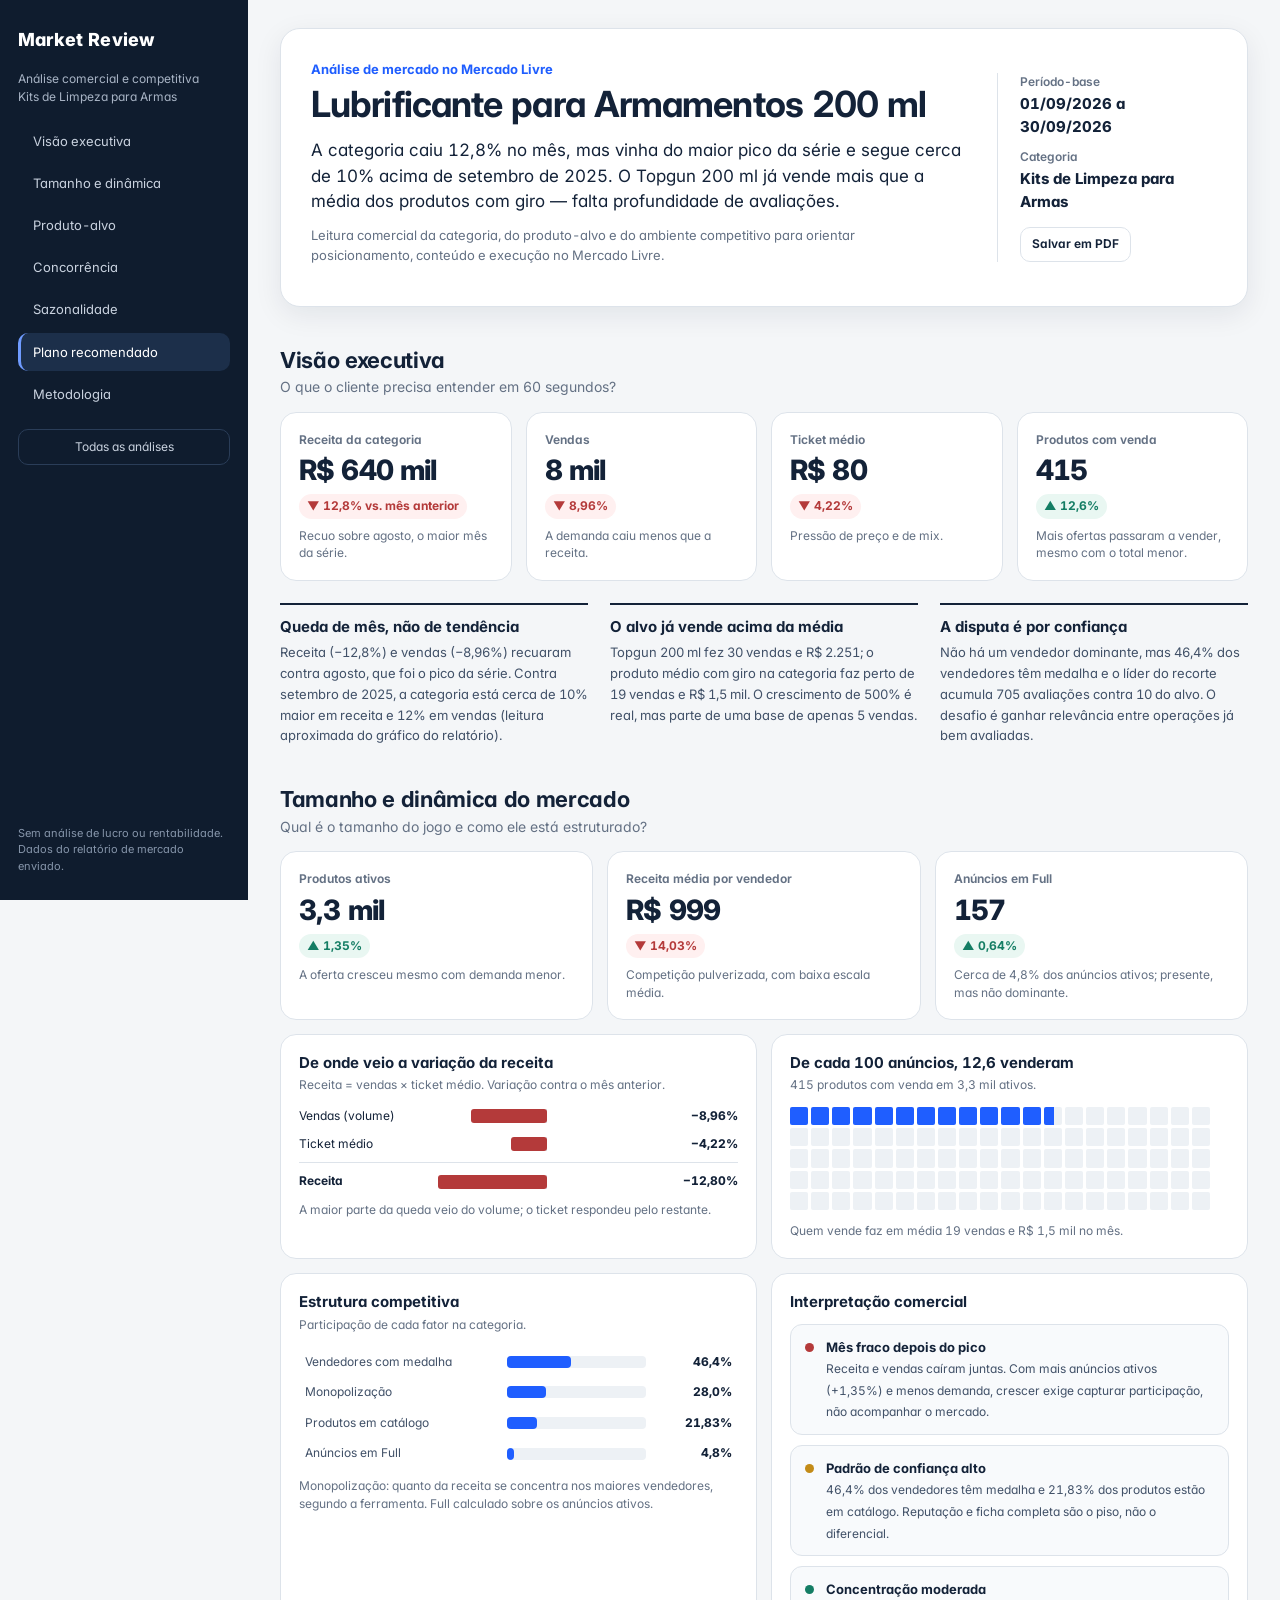
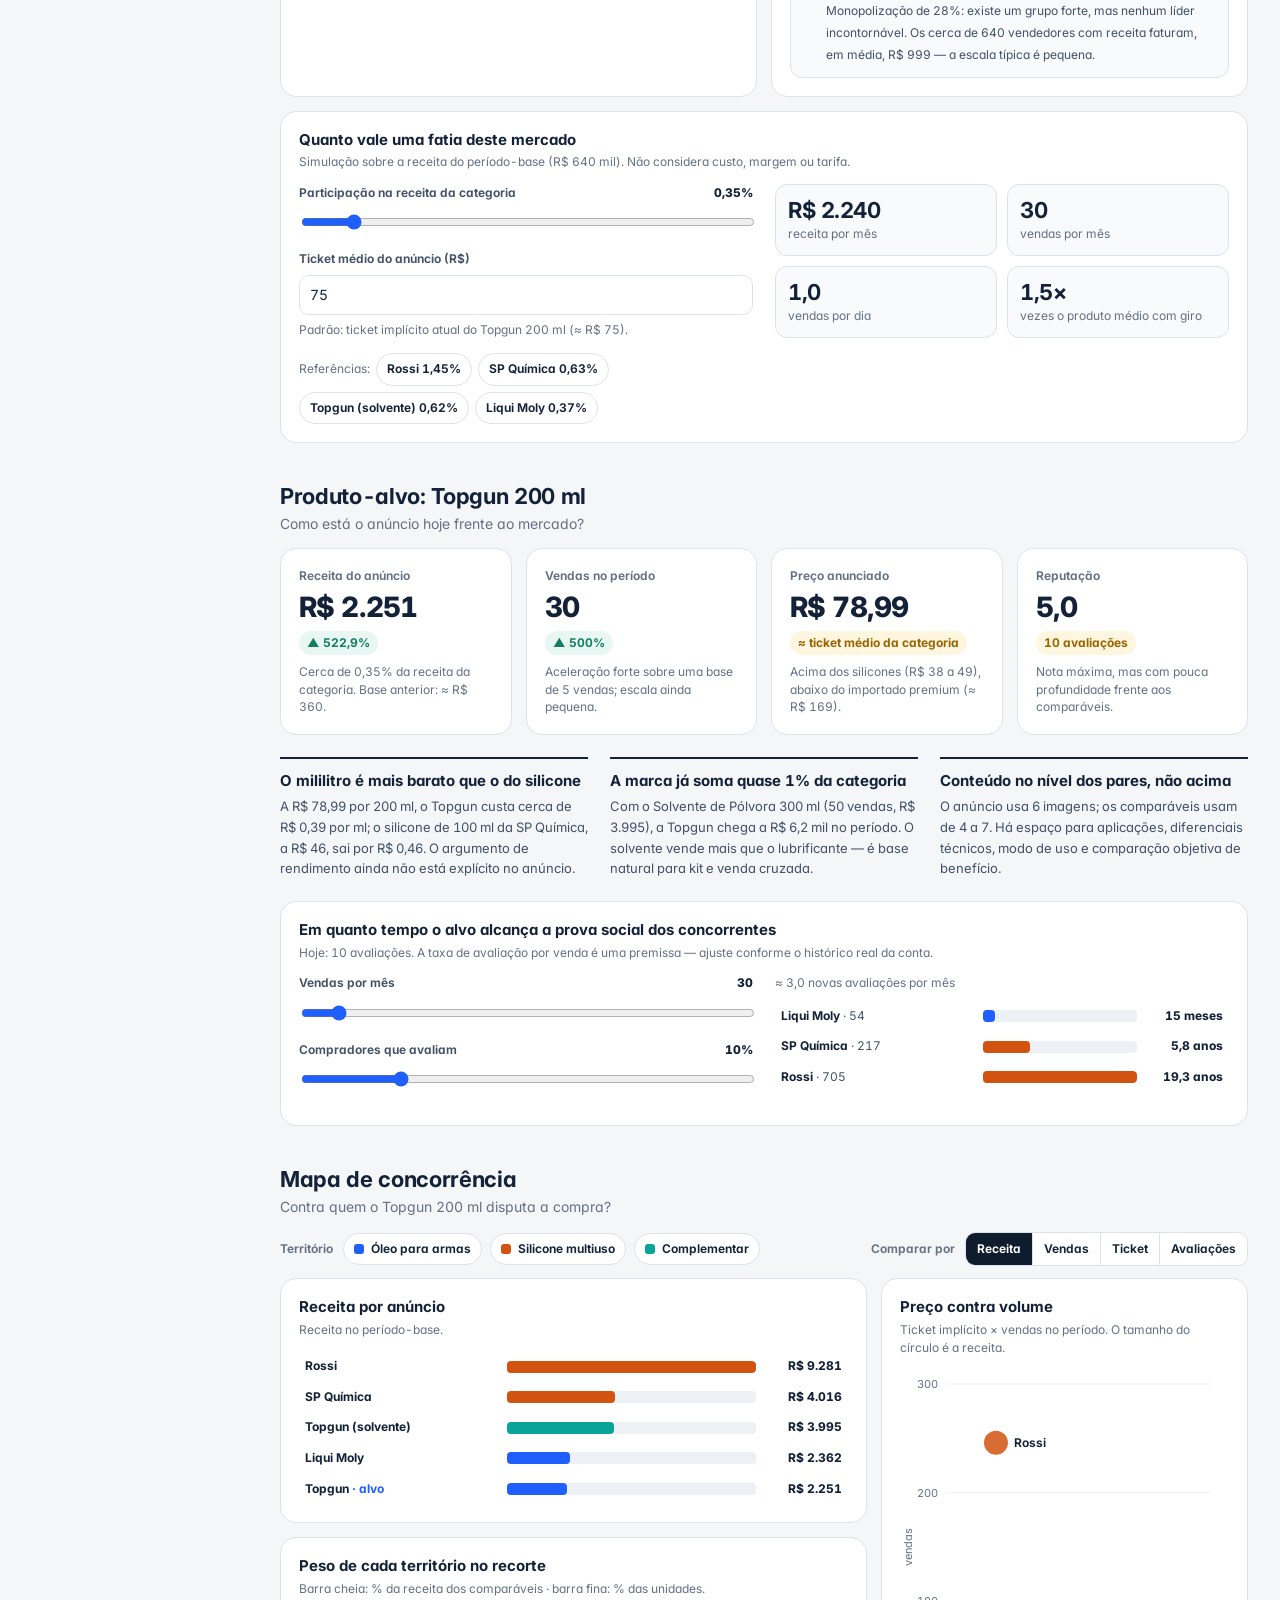
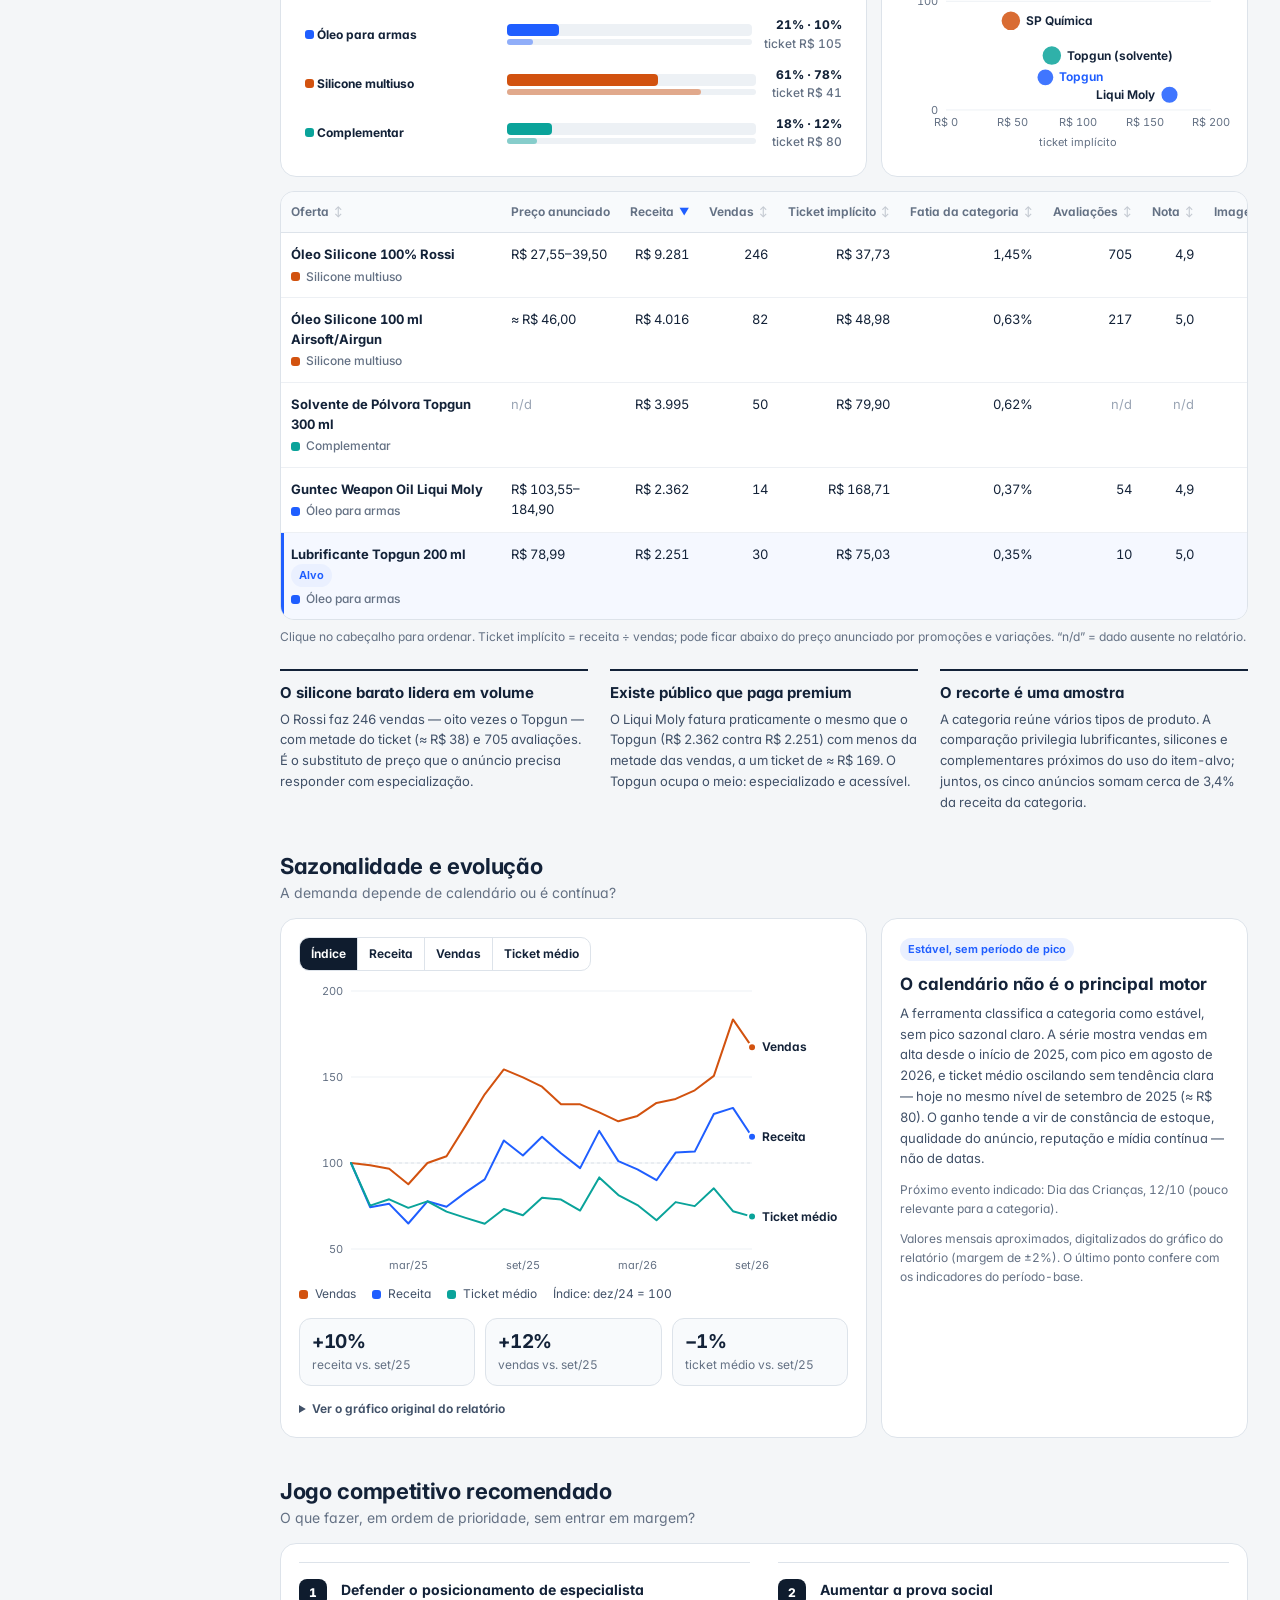
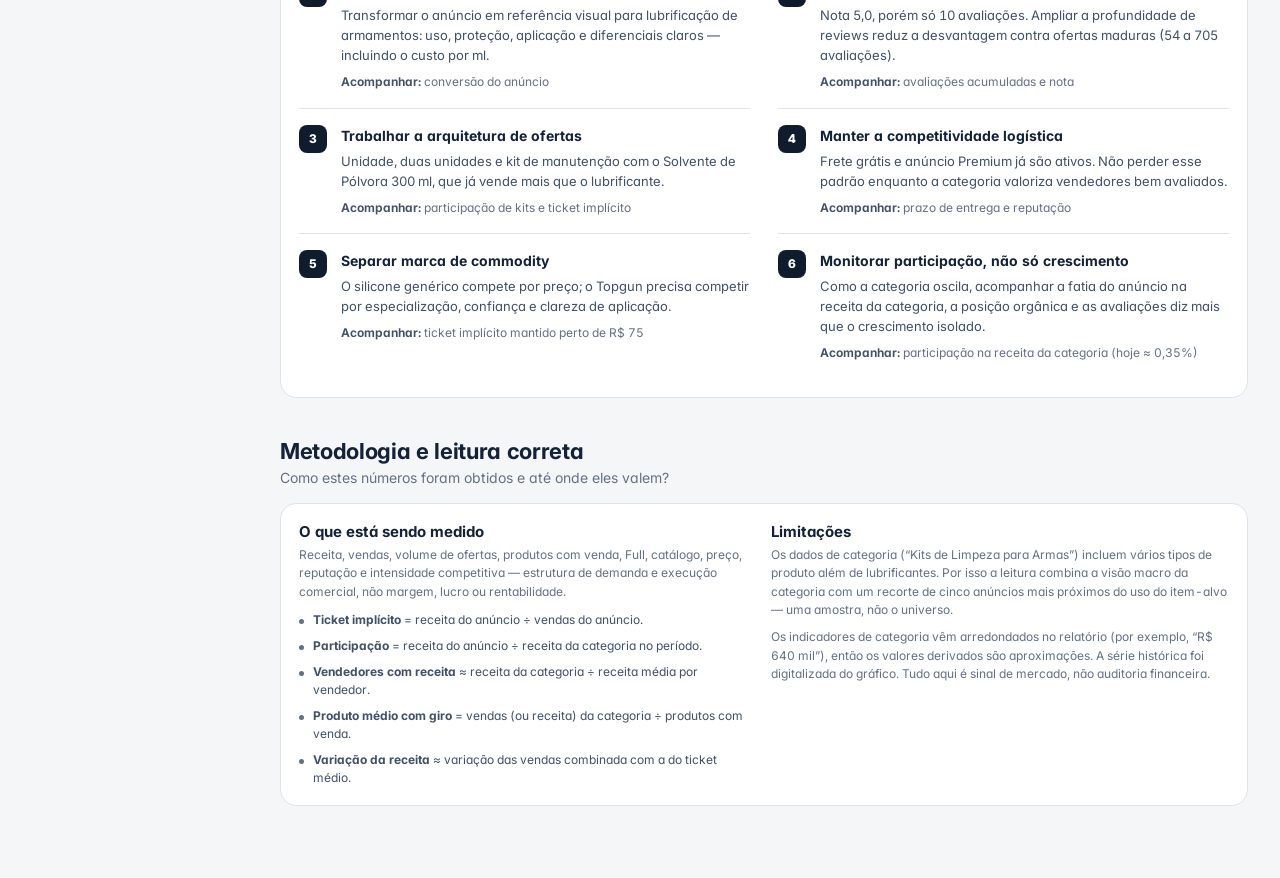
==== lubrificante_armamentos_200ml.html @ 7c70fed5 "Publica análises de mercado interativas (radiador 1 L e lubrificante 200 ml) Site estático com índic" ====
<!doctype html>
<html lang="pt-BR">
<head>
<meta charset="utf-8">
<meta name="viewport" content="width=device-width,initial-scale=1">
<title>Lubrificante para Armamentos 200 ml — Análise de Mercado</title>
<meta name="description" content="Análise de mercado da categoria Kits de Limpeza para Armas e do produto-alvo Topgun 200 ml no Mercado Livre.">
<link rel="icon" href="data:image/svg+xml,%3Csvg xmlns=%27http://www.w3.org/2000/svg%27 viewBox=%270 0 32 32%27%3E%3Crect width=%2732%27 height=%2732%27 rx=%277%27 fill=%27%230f1c2e%27/%3E%3Cpath d=%27M7 22l6-7 5 4 7-9%27 fill=%27none%27 stroke=%27%236f9bff%27 stroke-width=%273%27 stroke-linecap=%27round%27 stroke-linejoin=%27round%27/%3E%3C/svg%3E">
<link rel="preconnect" href="https://fonts.googleapis.com">
<link rel="preconnect" href="https://fonts.gstatic.com" crossorigin>
<link href="https://fonts.googleapis.com/css2?family=Inter:wght@400;500;600;700;800&display=swap" rel="stylesheet">
<link rel="stylesheet" href="assets/css/style.css">
</head>
<body data-analise="lubrificante">
<div id="app"><noscript>Esta análise precisa de JavaScript para ser exibida.</noscript></div>
<script src="assets/js/data-lubrificante.js"></script>
<script src="assets/js/app.js"></script>
</body>
</html>
---- assets/css/style.css ----
/* Market Review — sistema visual (ver PADRAO_REUTILIZAVEL.md) */
:root{
  --bg:#f4f6f8;--paper:#fff;--ink:#132238;--ink2:#415168;--muted:#647184;--line:#dde3ea;--soft:#f8fafc;--track:#edf1f5;
  --blue:#1f5eff;--bluebg:#eaf0ff;--green:#147d64;--greenbg:#e9f7f2;--amber:#9a6500;--amberbg:#fff6df;--red:#b43a3a;--redbg:#fff0f0;
  --side:#0f1c2e;
  /* séries categóricas (validadas para daltonismo) */
  --s1:#1f5eff;--s2:#d2520f;--s3:#0aa39a;--s4:#b8369a;
  --r-lg:20px;--r:16px;--r-sm:10px;
  --shadow:0 8px 28px rgba(14,30,55,.08);
}
*{box-sizing:border-box}
html{scroll-behavior:smooth;-webkit-text-size-adjust:100%}
body{margin:0;font-family:Inter,ui-sans-serif,system-ui,-apple-system,"Segoe UI",Roboto,sans-serif;background:var(--bg);color:var(--ink);font-size:14px;line-height:1.55;font-feature-settings:"tnum" 1,"cv11" 1}
a{color:inherit}
h1,h2,h3,p{margin:0}
button{font:inherit;color:inherit}
:focus-visible{outline:2px solid var(--blue);outline-offset:2px;border-radius:6px}
.num{font-variant-numeric:tabular-nums}

/* ---------- estrutura ---------- */
.shell{display:grid;grid-template-columns:248px minmax(0,1fr);min-height:100vh}
.side{position:sticky;top:0;height:100vh;background:var(--side);color:#fff;padding:26px 18px;display:flex;flex-direction:column;gap:16px;overflow:auto}
.brand{font-weight:800;font-size:18px;letter-spacing:.01em;text-decoration:none;display:block}
.side .meta{font-size:12px;color:#a8b4c5;line-height:1.5}
.nav{display:flex;flex-direction:column;gap:4px}
.nav a{padding:9px 12px;border-radius:var(--r-sm);color:#c9d2df;font-size:13px;text-decoration:none;border-left:3px solid transparent}
.nav a:hover{background:#18283f;color:#fff}
.nav a.active{background:#1c2f4a;color:#fff;border-left-color:#6f9bff}
.side .back{font-size:12px;color:#c9d2df;text-decoration:none;padding:8px 12px;border:1px solid #2a3d58;border-radius:var(--r-sm);text-align:center}
.side .back:hover{background:#18283f;color:#fff}
.side .foot{margin-top:auto;font-size:11px;color:#8695aa;line-height:1.5}
.main{padding:28px 32px 72px;max-width:1320px;width:100%;margin:0 auto}

/* ---------- abertura ---------- */
.hero{background:var(--paper);border:1px solid var(--line);border-radius:var(--r-lg);padding:30px;box-shadow:var(--shadow);display:grid;grid-template-columns:minmax(0,1.5fr) minmax(220px,.5fr);gap:28px;align-items:start}
.hero .context{font-size:13px;font-weight:700;color:var(--blue)}
h1{font-size:clamp(26px,3.2vw,36px);line-height:1.08;letter-spacing:-.025em;margin:6px 0 14px}
.verdict{font-size:17px;line-height:1.5;color:var(--ink);max-width:62ch}
.hero .lede{color:var(--muted);max-width:68ch;margin-top:10px;font-size:13px}
.period{border-left:1px solid var(--line);padding-left:22px;display:grid;gap:10px}
.period dt{font-size:12px;color:var(--muted);font-weight:600}
.period dd{margin:0;font-weight:750;font-size:15px}
.hero-actions{display:flex;gap:8px;flex-wrap:wrap;margin-top:4px}

/* ---------- seções ---------- */
.section{margin-top:40px;scroll-margin-top:16px}
.section-head{margin-bottom:14px}
.section-head h2{font-size:22px;letter-spacing:-.015em;line-height:1.2}
.section-head .q{font-size:14px;color:var(--muted);margin-top:3px}
.grid{display:grid;gap:14px}
.g4{grid-template-columns:repeat(4,minmax(0,1fr))}
.g3{grid-template-columns:repeat(3,minmax(0,1fr))}
.g2{grid-template-columns:repeat(2,minmax(0,1fr))}
.g21{grid-template-columns:minmax(0,1.6fr) minmax(0,1fr)}
.mt{margin-top:14px}
.card{background:var(--paper);border:1px solid var(--line);border-radius:var(--r);padding:18px}
.card h3{font-size:15px;line-height:1.3;margin-bottom:4px}
.card .hint{font-size:12px;color:var(--muted);margin-bottom:12px}
.note{font-size:12px;color:var(--muted);line-height:1.55}

/* KPI */
.metric .label{font-size:12px;color:var(--muted);font-weight:650}
.metric .value{font-size:28px;font-weight:800;letter-spacing:-.03em;margin-top:6px;line-height:1.1}
.delta{display:inline-flex;align-items:center;gap:4px;font-size:12px;font-weight:700;margin-top:8px;padding:3px 8px;border-radius:999px}
.delta.down{color:var(--red);background:var(--redbg)}
.delta.up{color:var(--green);background:var(--greenbg)}
.delta.flat{color:var(--amber);background:var(--amberbg)}
.metric .sub{font-size:12px;color:var(--muted);margin-top:8px;line-height:1.45}

/* insights: texto corrido, sem caixa */
.insights{display:grid;grid-template-columns:repeat(3,minmax(0,1fr));gap:22px;margin-top:22px}
.insights article{border-top:2px solid var(--ink);padding-top:12px}
.insights h3{font-size:15px;margin-bottom:6px;line-height:1.3}
.insights p{font-size:13px;color:var(--ink2);line-height:1.6}

.callouts{display:grid;gap:10px}
.callout{display:flex;gap:12px;align-items:flex-start;padding:12px 14px;border-radius:12px;background:var(--soft);border:1px solid var(--line)}
.callout strong{display:block;font-size:13px}
.callout span{font-size:12px;color:var(--ink2);line-height:1.5}
.dot{width:9px;height:9px;border-radius:50%;margin-top:6px;flex:0 0 auto}
.dot.blue{background:var(--blue)}.dot.green{background:var(--green)}.dot.amber{background:#c38b17}.dot.red{background:var(--red)}

/* barras */
.barrow{display:grid;grid-template-columns:minmax(110px,190px) 1fr auto;gap:12px;align-items:center;padding:6px 6px;border-radius:8px}
.barrow:hover{background:var(--soft)}
.barlabel{font-size:12px;color:var(--ink2);white-space:nowrap;overflow:hidden;text-overflow:ellipsis}
.barlabel b{color:var(--ink)}
.bar{height:12px;background:var(--track);border-radius:4px;overflow:hidden}
.fill{height:100%;background:var(--blue);border-radius:0 4px 4px 0;transition:width .35s ease}
.barvalue{font-size:12px;font-weight:750;text-align:right;min-width:74px}
.barrow.is-target .barlabel b::after{content:" · alvo";color:var(--blue);font-weight:700}

/* decomposição (barras divergentes) */
.div-row{display:grid;grid-template-columns:120px 1fr 64px;gap:10px;align-items:center;margin:9px 0;font-size:12px}
.div-track{position:relative;height:14px;background:linear-gradient(var(--line),var(--line)) center/1px 100% no-repeat}
.div-bar{position:absolute;top:0;bottom:0;border-radius:3px}
.div-bar.neg{background:var(--red);right:50%}.div-bar.pos{background:var(--green);left:50%}
.div-row .v{font-weight:750;text-align:right}

/* waffle */
.waffle{display:grid;grid-template-columns:repeat(20,1fr);gap:3px;max-width:420px}
.waffle i{aspect-ratio:1;border-radius:2px;background:var(--track);display:block;position:relative;overflow:hidden}
.waffle i.on{background:var(--blue)}
.waffle i.part::after{content:"";position:absolute;inset:0;background:var(--blue);width:var(--w)}

/* controles */
.controls{display:flex;gap:8px;flex-wrap:wrap;align-items:center;margin-bottom:12px}
.controls .lbl{font-size:12px;color:var(--muted);font-weight:650;margin-right:2px}
.seg{display:inline-flex;border:1px solid var(--line);border-radius:var(--r-sm);overflow:hidden;background:#fff}
.seg button{border:0;background:transparent;padding:7px 11px;font-size:12px;font-weight:650;cursor:pointer;border-right:1px solid var(--line)}
.seg button:last-child{border-right:0}
.seg button[aria-pressed=true]{background:var(--side);color:#fff}
.btn{border:1px solid var(--line);background:#fff;padding:7px 11px;border-radius:var(--r-sm);font-size:12px;font-weight:650;cursor:pointer;text-decoration:none;display:inline-flex;align-items:center;gap:6px}
.btn:hover{border-color:#b9c4d2}
.chip{border:1px solid var(--line);background:#fff;padding:6px 10px;border-radius:999px;font-size:12px;font-weight:650;cursor:pointer;display:inline-flex;align-items:center;gap:7px}
.chip .sw{width:10px;height:10px;border-radius:3px;background:var(--c,#99a)}
.chip[aria-pressed=false]{opacity:.45}
.spacer{flex:1}

/* tabela */
.table-wrap{overflow:auto;border:1px solid var(--line);border-radius:14px;background:#fff}
.table{width:100%;border-collapse:collapse;min-width:980px}
.table th{font-size:12px;color:var(--muted);text-align:left;padding:0;border-bottom:1px solid var(--line);background:var(--soft);white-space:nowrap;font-weight:650}
.table th button{all:unset;cursor:pointer;display:flex;align-items:center;gap:5px;padding:11px 10px;width:100%;box-sizing:border-box}
.table th.r button{justify-content:flex-end}
.table th button:hover{color:var(--ink)}
.table th button:focus-visible{outline:2px solid var(--blue);outline-offset:-2px}
.table th .arrow{font-size:10px;opacity:.35}
.table th[aria-sort] .arrow{opacity:1;color:var(--blue)}
.table td{font-size:13px;padding:11px 10px;border-bottom:1px solid #edf0f4;vertical-align:top}
.table td.r{text-align:right;font-variant-numeric:tabular-nums;white-space:nowrap}
.table tr:last-child td{border-bottom:0}
.table tbody tr:hover td{background:var(--soft)}
.table tr.is-target td{background:#f5f8ff}
.table tr.is-target td:first-child{box-shadow:inset 3px 0 0 var(--blue)}
.table .offer{font-weight:700;min-width:200px}
.table .offer small{display:flex;align-items:center;gap:6px;font-weight:500;color:var(--muted);font-size:12px;margin-top:3px}
.sw{display:inline-block;width:9px;height:9px;border-radius:3px;background:var(--c,#99a);flex:0 0 auto}
.tag{display:inline-flex;padding:3px 8px;border-radius:999px;background:#f1f4f8;color:var(--ink2);font-weight:650;font-size:11px;white-space:nowrap}
.tag.blue{background:var(--bluebg);color:var(--blue)}
.nd{color:#9aa5b4}

/* gráficos SVG */
.chart{position:relative;width:100%}
.chart svg{display:block;width:100%;height:auto;overflow:visible}
.chart text{font-family:inherit;font-size:11px;fill:var(--muted)}
.chart .lab{fill:var(--ink);font-weight:650;font-size:12px}
.chart .grid line{stroke:var(--track)}
.chart .axis{stroke:var(--line)}
.legend{display:flex;gap:16px;flex-wrap:wrap;font-size:12px;color:var(--ink2);margin-top:8px}
.legend span{display:inline-flex;align-items:center;gap:7px}
#tip{position:fixed;z-index:50;pointer-events:none;background:#fff;border:1px solid var(--line);border-radius:10px;box-shadow:0 10px 30px rgba(14,30,55,.16);padding:10px 12px;font-size:12px;min-width:150px;max-width:280px;opacity:0;transition:opacity .12s}
#tip.show{opacity:1}
#tip b{display:block;font-size:12px;margin-bottom:4px}
#tip .row{display:flex;justify-content:space-between;gap:16px;color:var(--ink2)}
#tip .row strong{color:var(--ink);font-variant-numeric:tabular-nums}

.statline{display:grid;grid-template-columns:repeat(3,minmax(0,1fr));gap:10px;margin-top:14px}
.stat{padding:12px;border-radius:12px;background:var(--soft);border:1px solid var(--line)}
.stat b{display:block;font-size:19px;letter-spacing:-.02em;line-height:1.2}
.stat span{font-size:12px;color:var(--muted);line-height:1.4;display:block;margin-top:3px}

details.orig{margin-top:14px;font-size:12px;color:var(--muted)}
details.orig summary{cursor:pointer;font-weight:650;color:var(--ink2)}
details.orig img{width:100%;border:1px solid var(--line);border-radius:12px;margin-top:10px;display:block}

/* simuladores */
.sim{display:grid;grid-template-columns:minmax(0,1fr) minmax(0,1fr);gap:22px;align-items:start}
.field{display:grid;gap:6px;margin-bottom:14px}
.field label{font-size:12px;font-weight:650;color:var(--ink2);display:flex;justify-content:space-between;gap:10px}
.field label output{color:var(--ink);font-weight:800}
input[type=range]{width:100%;accent-color:var(--blue);height:24px}
input[type=number]{border:1px solid var(--line);border-radius:var(--r-sm);padding:8px 10px;font:inherit;width:100%;background:#fff;color:var(--ink)}
.presets{display:flex;gap:6px;flex-wrap:wrap}
.result{display:grid;grid-template-columns:repeat(2,minmax(0,1fr));gap:10px}
.result .stat b{font-size:22px}

/* plano */
.plan{display:grid;grid-template-columns:repeat(2,minmax(0,1fr));gap:0 28px;counter-reset:step}
.step{display:grid;grid-template-columns:30px 1fr;gap:12px;padding:16px 0;border-top:1px solid var(--line)}
.step .n{width:28px;height:28px;border-radius:8px;background:var(--side);color:#fff;display:grid;place-items:center;font-size:12px;font-weight:800}
.step strong{font-size:14px}
.step p{font-size:13px;color:var(--ink2);margin-top:4px;line-height:1.55}
.step .kpi{font-size:12px;color:var(--muted);margin-top:8px}
.step .kpi b{color:var(--ink2);font-weight:650}

.formulas{display:grid;gap:8px;margin:0;padding:0;list-style:none}
.formulas li{font-size:12px;color:var(--ink2);padding-left:14px;position:relative;line-height:1.5}
.formulas li::before{content:"";position:absolute;left:0;top:8px;width:5px;height:5px;border-radius:50%;background:var(--muted)}

/* índice */
.hub{max-width:1180px;margin:0 auto;padding:44px 28px 72px}
.hub-head h1{font-size:clamp(30px,4vw,44px)}
.hub-head p{color:var(--ink2);max-width:66ch;font-size:15px}
.hub-cards{display:grid;grid-template-columns:repeat(2,minmax(0,1fr));gap:18px;margin-top:28px}
.hub-card{display:block;text-decoration:none;background:#fff;border:1px solid var(--line);border-radius:var(--r-lg);padding:24px;box-shadow:var(--shadow);transition:transform .15s,border-color .15s}
.hub-card:hover{transform:translateY(-2px);border-color:#b9c4d2}
.hub-card .cat{font-size:13px;font-weight:700;color:var(--blue)}
.hub-card h2{font-size:23px;letter-spacing:-.02em;margin:4px 0 8px;line-height:1.2}
.hub-card p{font-size:13px;color:var(--ink2)}
.hub-card .mini{display:grid;grid-template-columns:repeat(3,auto);gap:18px;justify-content:start;margin-top:16px}
.hub-card .mini b{display:block;font-size:19px;letter-spacing:-.02em}
.hub-card .mini span{font-size:12px;color:var(--muted)}
.hub-card .spark{margin-top:16px}
.hub-card .go{display:inline-block;margin-top:14px;font-weight:700;color:var(--blue);font-size:13px}
.cmp td.r b{font-weight:750}
.cmp .win{color:var(--green);font-weight:750}

/* responsivo */
@media (max-width:1100px){.g4{grid-template-columns:repeat(2,minmax(0,1fr))}.g21,.sim{grid-template-columns:1fr}}
@media (max-width:900px){
  .shell{grid-template-columns:minmax(0,1fr)}.side{min-width:0}
  .side{position:sticky;top:0;z-index:20;height:auto;padding:10px 14px;gap:8px;flex-direction:row;align-items:center;overflow:visible}
  .side .meta,.side .foot{display:none}
  .brand{font-size:15px;white-space:nowrap}
  .nav{flex-direction:row;overflow-x:auto;gap:2px;flex:1;scrollbar-width:none}
  .nav a{white-space:nowrap;padding:7px 10px;border-left:0}
  .side .back{white-space:nowrap;padding:6px 9px}
  .main{padding:16px 14px 56px}
  .hero{grid-template-columns:1fr;padding:20px}
  .period{border-left:0;border-top:1px solid var(--line);padding:14px 0 0}
  .g3,.g2,.insights,.plan,.hub-cards,.statline{grid-template-columns:1fr}
  .section{scroll-margin-top:64px}
  .barrow{grid-template-columns:minmax(90px,130px) 1fr auto}
}
@media (max-width:520px){.g4{grid-template-columns:1fr}.result{grid-template-columns:1fr}.hub{padding:28px 16px 56px}}
@media (prefers-reduced-motion:reduce){*{transition:none!important;scroll-behavior:auto!important}}

/* impressão / PDF */
@media print{
  *{-webkit-print-color-adjust:exact;print-color-adjust:exact}
  body{background:#fff;font-size:11px}
  .g4{grid-template-columns:repeat(4,minmax(0,1fr))}.g3,.insights,.statline{grid-template-columns:repeat(3,minmax(0,1fr))}
  .g2,.plan,.hub-cards,.result{grid-template-columns:repeat(2,minmax(0,1fr))}
  .g21,.sim{grid-template-columns:minmax(0,1.5fr) minmax(0,1fr)}
  .hero{grid-template-columns:minmax(0,1.5fr) minmax(180px,.5fr);padding:20px}
  .period{border-left:1px solid var(--line);border-top:0;padding:0 0 0 18px}
  .metric .value{font-size:22px}.card{padding:14px}.table td{font-size:11px}
  .table .offer{min-width:120px}.table-wrap{overflow:visible}
  .table th{white-space:normal}.table th .arrow{display:none}.table td.r{white-space:nowrap}
  #tbl th:nth-child(n+9),#tbl td:nth-child(n+9){display:none}
  .section-head,h2,h3{break-after:avoid;page-break-after:avoid}
  .shell{display:block}.side,.hero-actions,.controls .btn,#tip,.no-print{display:none!important}
  .main{padding:0;max-width:none}
  .hero,.card,.hub-card{box-shadow:none}
  .section{margin-top:22px}.section-head{break-after:avoid}.insights{margin-top:14px;gap:14px}
  .card,.step,.insights article,.table tr{break-inside:avoid}
  details.orig{display:none}
  .table{min-width:0}.table td,.table th button{padding:6px}
  @page{margin:14mm}
}
.table .delta,.cmp .delta{margin-top:0;margin-left:6px}
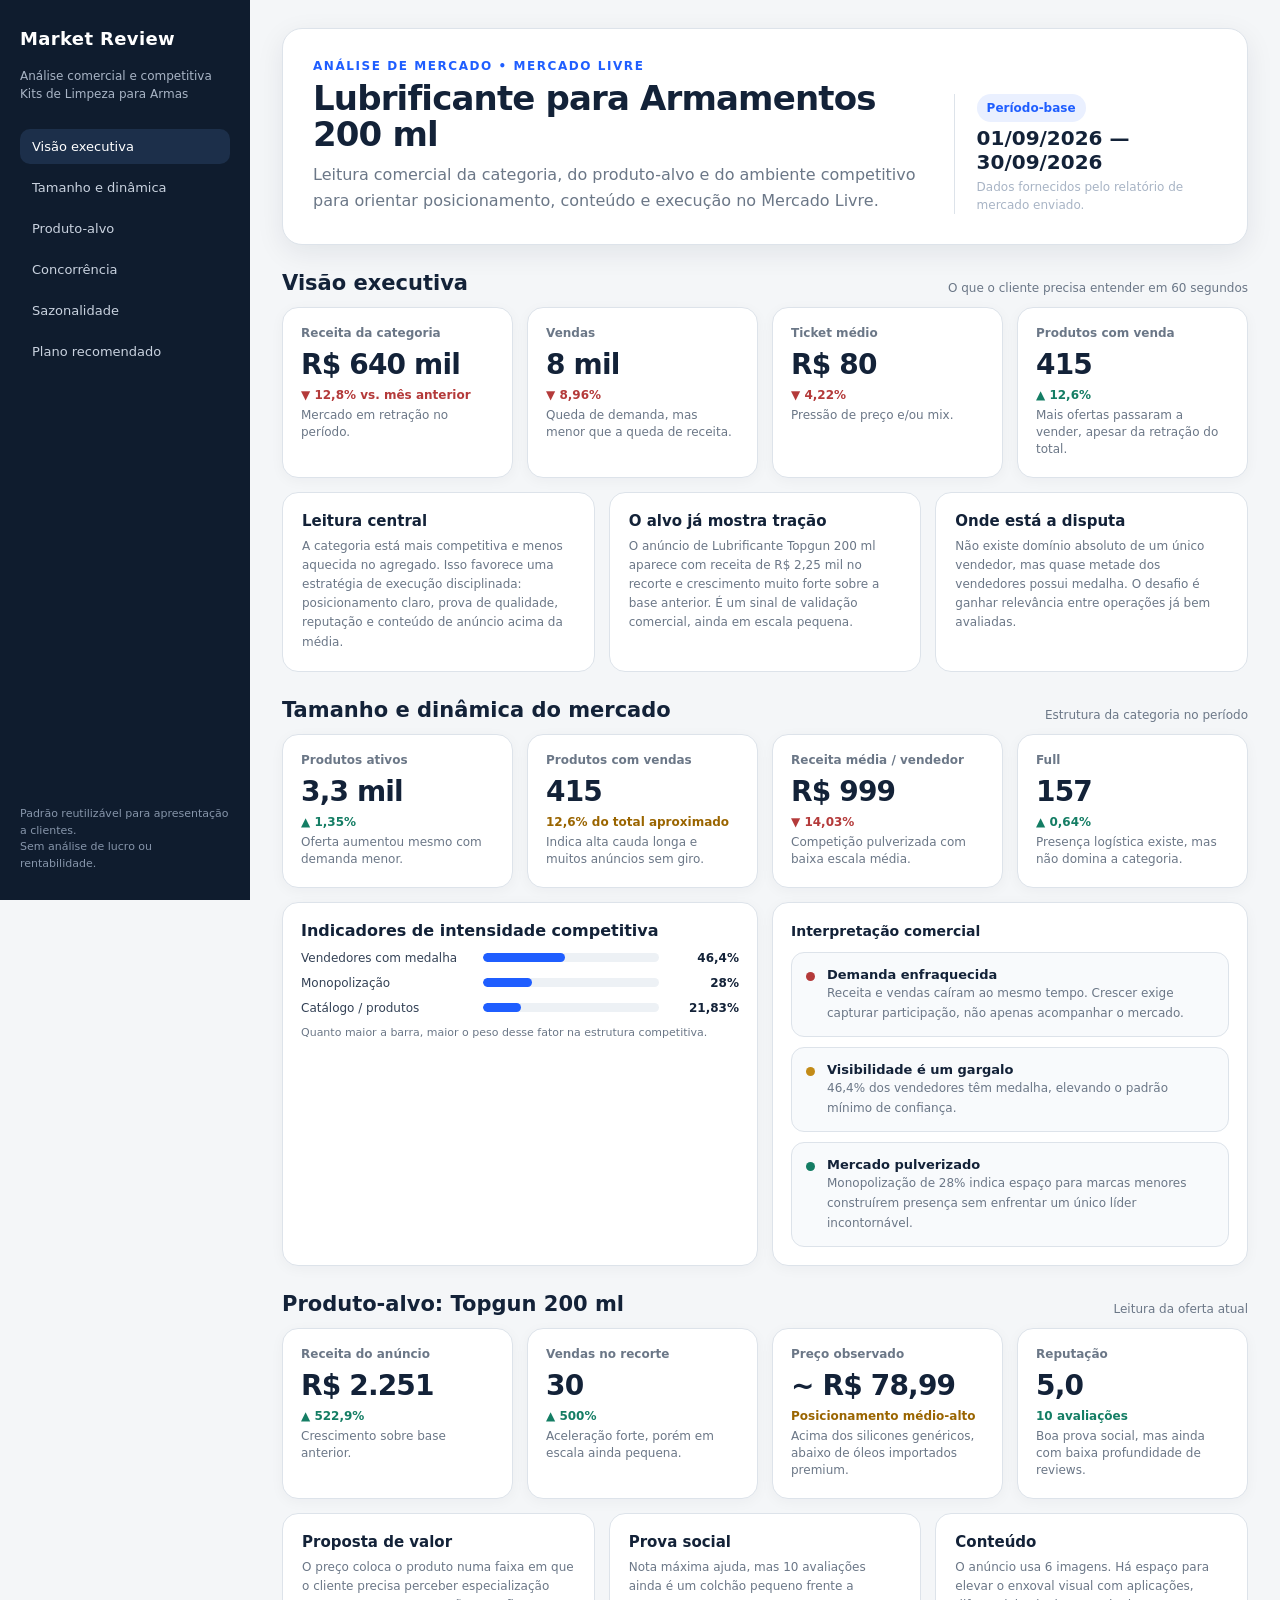
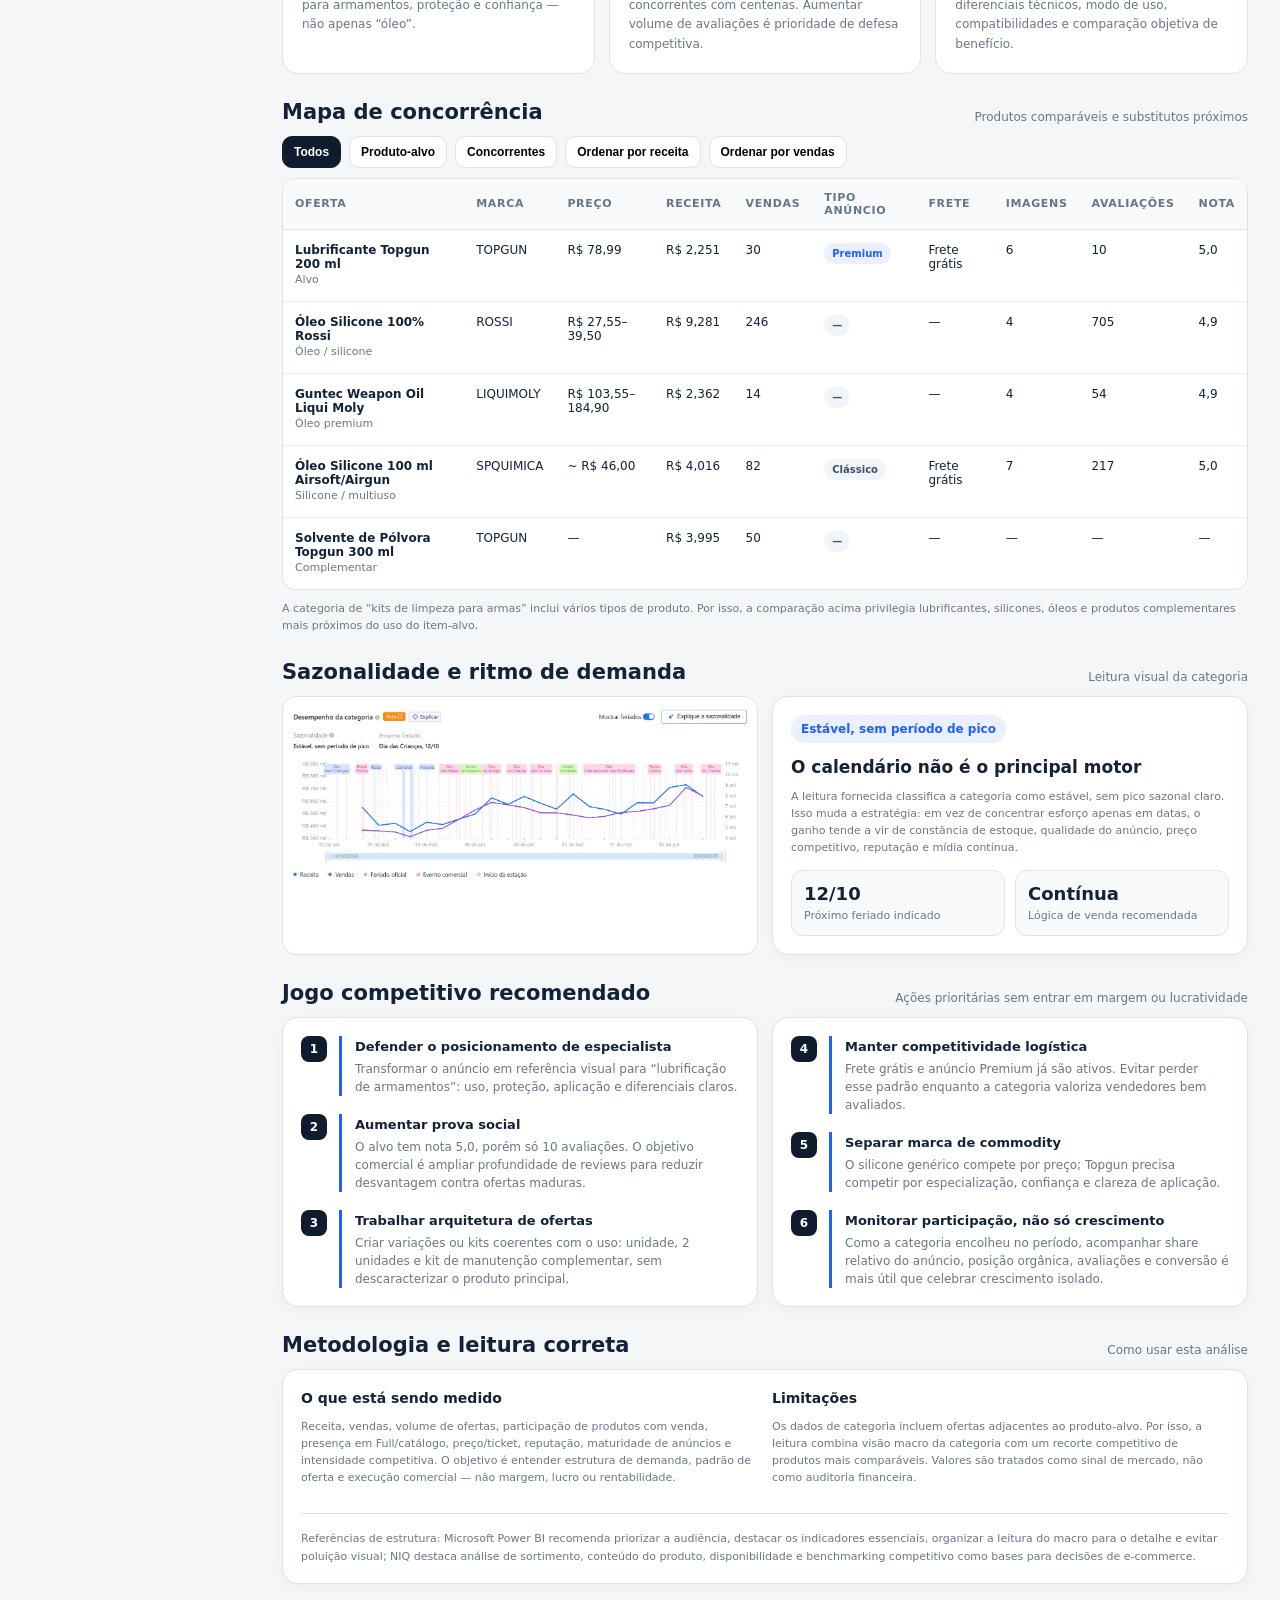
==== commit 913b8315: "Adiciona analises interativas de mercado" ====
--- a/lubrificante_armamentos_200ml.html
+++ b/lubrificante_armamentos_200ml.html
@@ -1,19 +1,18 @@
-<!doctype html>
-<html lang="pt-BR">
-<head>
-<meta charset="utf-8">
-<meta name="viewport" content="width=device-width,initial-scale=1">
-<title>Lubrificante para Armamentos 200 ml — Análise de Mercado</title>
-<meta name="description" content="Análise de mercado da categoria Kits de Limpeza para Armas e do produto-alvo Topgun 200 ml no Mercado Livre.">
-<link rel="icon" href="data:image/svg+xml,%3Csvg xmlns=%27http://www.w3.org/2000/svg%27 viewBox=%270 0 32 32%27%3E%3Crect width=%2732%27 height=%2732%27 rx=%277%27 fill=%27%230f1c2e%27/%3E%3Cpath d=%27M7 22l6-7 5 4 7-9%27 fill=%27none%27 stroke=%27%236f9bff%27 stroke-width=%273%27 stroke-linecap=%27round%27 stroke-linejoin=%27round%27/%3E%3C/svg%3E">
-<link rel="preconnect" href="https://fonts.googleapis.com">
-<link rel="preconnect" href="https://fonts.gstatic.com" crossorigin>
-<link href="https://fonts.googleapis.com/css2?family=Inter:wght@400;500;600;700;800&display=swap" rel="stylesheet">
-<link rel="stylesheet" href="assets/css/style.css">
-</head>
-<body data-analise="lubrificante">
-<div id="app"><noscript>Esta análise precisa de JavaScript para ser exibida.</noscript></div>
-<script src="assets/js/data-lubrificante.js"></script>
-<script src="assets/js/app.js"></script>
-</body>
-</html>
+<!doctype html><html lang="pt-BR"><head><meta charset="utf-8"><meta name="viewport" content="width=device-width,initial-scale=1"><title>Lubrificante para Armamentos 200 ml — Análise de Mercado</title><style>
+:root{--bg:#f4f6f8;--paper:#ffffff;--ink:#132238;--muted:#6b7787;--line:#dde3ea;--blue:#1f5eff;--blue2:#eaf0ff;--green:#147d64;--greenbg:#e9f7f2;--amber:#9a6500;--amberbg:#fff6df;--red:#b43a3a;--redbg:#fff0f0;--purple:#6d48c5;--shadow:0 8px 28px rgba(14,30,55,.08);}
+*{box-sizing:border-box}html{scroll-behavior:smooth}body{margin:0;font-family:Inter,ui-sans-serif,system-ui,-apple-system,BlinkMacSystemFont,"Segoe UI",sans-serif;background:var(--bg);color:var(--ink)}
+a{color:inherit;text-decoration:none}.shell{display:grid;grid-template-columns:250px minmax(0,1fr);min-height:100vh}.side{position:sticky;top:0;height:100vh;background:#0f1c2e;color:#fff;padding:28px 20px;display:flex;flex-direction:column;gap:18px}.brand{font-weight:800;letter-spacing:.02em;font-size:18px}.meta{font-size:12px;color:#a8b4c5;line-height:1.5}.nav{display:flex;flex-direction:column;gap:6px;margin-top:8px}.nav a{padding:10px 12px;border-radius:10px;color:#c9d2df;font-size:13px}.nav a:hover,.nav a.active{background:#1c2f4a;color:#fff}.side .foot{margin-top:auto;font-size:11px;color:#8695aa;line-height:1.5}.main{padding:28px 32px 60px;max-width:1480px;width:100%;margin:0 auto}.hero{background:var(--paper);border:1px solid var(--line);border-radius:20px;padding:30px;box-shadow:var(--shadow);display:grid;grid-template-columns:1.4fr .6fr;gap:26px;align-items:end}.kicker{font-size:12px;font-weight:800;text-transform:uppercase;letter-spacing:.13em;color:var(--blue)}h1{font-size:34px;line-height:1.05;margin:8px 0 10px;letter-spacing:-.025em}.hero p{color:var(--muted);max-width:780px;margin:0;line-height:1.6}.period{border-left:1px solid var(--line);padding-left:22px}.period b{font-size:20px;display:block;margin:4px 0}.pill{display:inline-flex;align-items:center;gap:7px;border-radius:999px;padding:7px 10px;font-size:12px;font-weight:700;background:var(--blue2);color:var(--blue)}.section{margin-top:26px}.section-head{display:flex;justify-content:space-between;align-items:end;margin:0 0 12px}.section-head h2{font-size:21px;margin:0}.section-head p{font-size:12px;color:var(--muted);margin:0}.grid{display:grid;gap:14px}.g4{grid-template-columns:repeat(4,minmax(0,1fr))}.g3{grid-template-columns:repeat(3,minmax(0,1fr))}.g2{grid-template-columns:repeat(2,minmax(0,1fr))}.card{background:var(--paper);border:1px solid var(--line);border-radius:16px;padding:18px;box-shadow:0 3px 14px rgba(14,30,55,.04)}.metric .label{font-size:12px;color:var(--muted);font-weight:700}.metric .value{font-size:28px;font-weight:850;letter-spacing:-.03em;margin-top:8px}.delta{font-size:12px;font-weight:750;margin-top:7px}.down{color:var(--red)}.up{color:var(--green)}.flat{color:var(--amber)}.sub{font-size:12px;color:var(--muted);margin-top:5px;line-height:1.45}.callout{display:flex;gap:12px;align-items:flex-start;padding:14px;border-radius:13px;background:#f8fafc;border:1px solid var(--line)}.callout strong{display:block;font-size:13px}.callout span{font-size:12px;color:var(--muted);line-height:1.5}.dot{width:9px;height:9px;border-radius:50%;margin-top:5px;flex:0 0 auto}.dot.blue{background:var(--blue)}.dot.green{background:var(--green)}.dot.amber{background:#c38b17}.dot.red{background:var(--red)}.chart-card{padding:18px 18px 8px}.barrow{display:grid;grid-template-columns:170px 1fr 68px;gap:12px;align-items:center;margin:11px 0}.barlabel{font-size:12px;color:#334155;white-space:nowrap;overflow:hidden;text-overflow:ellipsis}.bar{height:9px;background:#edf1f5;border-radius:999px;overflow:hidden}.fill{height:100%;background:var(--blue);border-radius:999px}.barvalue{font-size:12px;font-weight:800;text-align:right}.legend{font-size:11px;color:var(--muted);margin-top:6px}.table-wrap{overflow:auto;border:1px solid var(--line);border-radius:14px}.table{width:100%;border-collapse:collapse;min-width:920px;background:#fff}.table th{font-size:11px;text-transform:uppercase;letter-spacing:.06em;color:#667487;text-align:left;padding:12px;border-bottom:1px solid var(--line);background:#f8fafc;position:sticky;top:0}.table td{font-size:12px;padding:13px 12px;border-bottom:1px solid #edf0f4;vertical-align:top}.table tr:last-child td{border-bottom:none}.tag{display:inline-flex;padding:5px 8px;border-radius:999px;background:#f1f4f8;color:#415168;font-weight:700;font-size:10px;white-space:nowrap}.tag.blue{background:var(--blue2);color:var(--blue)}.tag.green{background:var(--greenbg);color:var(--green)}.tag.amber{background:var(--amberbg);color:var(--amber)}.tag.red{background:var(--redbg);color:var(--red)}.insight{padding:19px;border-radius:16px;border:1px solid var(--line);background:#fff}.insight h3{font-size:15px;margin:0 0 7px}.insight p{font-size:12px;color:var(--muted);line-height:1.6;margin:0}.rank{display:flex;align-items:flex-start;gap:12px}.rank .n{width:26px;height:26px;border-radius:8px;background:#0f1c2e;color:#fff;display:grid;place-items:center;font-size:12px;font-weight:800;flex:0 0 auto}.action{border-left:3px solid var(--blue);padding-left:13px}.action strong{font-size:13px}.action p{font-size:12px;color:var(--muted);line-height:1.5;margin:5px 0 0}.imgbox{border-radius:14px;overflow:hidden;border:1px solid var(--line);background:#fff}.imgbox img{width:100%;display:block}.controls{display:flex;gap:8px;flex-wrap:wrap}.btn{border:1px solid var(--line);background:#fff;padding:8px 11px;border-radius:10px;font-size:12px;font-weight:750;cursor:pointer}.btn.active{background:#0f1c2e;color:#fff;border-color:#0f1c2e}.hidden{display:none!important}.note{font-size:11px;color:var(--muted);line-height:1.55}.source-list{font-size:11px;color:var(--muted);line-height:1.7;padding-left:18px}.score{height:12px;border-radius:999px;background:#edf1f5;overflow:hidden}.score span{display:block;height:100%;background:var(--green)}.mini-grid{display:grid;grid-template-columns:1fr 1fr;gap:10px}.mini{padding:12px;border-radius:12px;background:#f8fafc;border:1px solid var(--line)}.mini b{display:block;font-size:18px}.mini span{font-size:11px;color:var(--muted)}
+@media(max-width:1000px){.shell{grid-template-columns:1fr}.side{position:relative;height:auto;display:block}.nav{flex-direction:row;overflow:auto}.main{padding:20px}.hero{grid-template-columns:1fr}.period{border-left:0;border-top:1px solid var(--line);padding:18px 0 0}.g4{grid-template-columns:repeat(2,1fr)}.g3,.g2{grid-template-columns:1fr}.barrow{grid-template-columns:120px 1fr 58px}}
+@media(max-width:620px){.g4{grid-template-columns:1fr}.hero{padding:22px}h1{font-size:28px}.main{padding:14px}.side{padding:18px}.section-head{align-items:flex-start;gap:5px;flex-direction:column}}
+</style></head><body><div class="shell"><aside class="side"><div class="brand">Market Review</div><div class="meta">Análise comercial e competitiva<br>Kits de Limpeza para Armas</div><nav class="nav"><a href="#visao">Visão executiva</a><a href="#mercado">Tamanho e dinâmica</a><a href="#produto">Produto-alvo</a><a href="#concorrencia">Concorrência</a><a href="#sazonalidade">Sazonalidade</a><a href="#estrategia">Plano recomendado</a></nav><div class="foot">Padrão reutilizável para apresentação a clientes.<br>Sem análise de lucro ou rentabilidade.</div></aside><main class="main"><div class="hero"><div><div class="kicker">Análise de mercado • Mercado Livre</div><h1>Lubrificante para Armamentos 200 ml</h1><p>Leitura comercial da categoria, do produto-alvo e do ambiente competitivo para orientar posicionamento, conteúdo e execução no Mercado Livre.</p></div><div class="period"><span class="pill">Período-base</span><b>01/09/2026 — 30/09/2026</b><div class="meta">Dados fornecidos pelo relatório de mercado enviado.</div></div></div><section class="section" id="visao"><div class="section-head"><h2>Visão executiva</h2><p>O que o cliente precisa entender em 60 segundos</p></div><div class="grid g4"><div class="card metric"><div class="label">Receita da categoria</div><div class="value">R$ 640 mil</div><div class="delta down">▼ 12,8% vs. mês anterior</div><div class="sub">Mercado em retração no período.</div></div><div class="card metric"><div class="label">Vendas</div><div class="value">8 mil</div><div class="delta down">▼ 8,96%</div><div class="sub">Queda de demanda, mas menor que a queda de receita.</div></div><div class="card metric"><div class="label">Ticket médio</div><div class="value">R$ 80</div><div class="delta down">▼ 4,22%</div><div class="sub">Pressão de preço e/ou mix.</div></div><div class="card metric"><div class="label">Produtos com venda</div><div class="value">415</div><div class="delta up">▲ 12,6%</div><div class="sub">Mais ofertas passaram a vender, apesar da retração do total.</div></div></div><div class="grid g3" style="margin-top:14px"><div class="insight"><h3>Leitura central</h3><p>A categoria está mais competitiva e menos aquecida no agregado. Isso favorece uma estratégia de execução disciplinada: posicionamento claro, prova de qualidade, reputação e conteúdo de anúncio acima da média.</p></div><div class="insight"><h3>O alvo já mostra tração</h3><p>O anúncio de Lubrificante Topgun 200 ml aparece com receita de R$ 2,25 mil no recorte e crescimento muito forte sobre a base anterior. É um sinal de validação comercial, ainda em escala pequena.</p></div><div class="insight"><h3>Onde está a disputa</h3><p>Não existe domínio absoluto de um único vendedor, mas quase metade dos vendedores possui medalha. O desafio é ganhar relevância entre operações já bem avaliadas.</p></div></div></section><section class="section" id="mercado"><div class="section-head"><h2>Tamanho e dinâmica do mercado</h2><p>Estrutura da categoria no período</p></div><div class="grid g4"><div class="card metric"><div class="label">Produtos ativos</div><div class="value">3,3 mil</div><div class="delta up">▲ 1,35%</div><div class="sub">Oferta aumentou mesmo com demanda menor.</div></div><div class="card metric"><div class="label">Produtos com vendas</div><div class="value">415</div><div class="delta flat">12,6% do total aproximado</div><div class="sub">Indica alta cauda longa e muitos anúncios sem giro.</div></div><div class="card metric"><div class="label">Receita média / vendedor</div><div class="value">R$ 999</div><div class="delta down">▼ 14,03%</div><div class="sub">Competição pulverizada com baixa escala média.</div></div><div class="card metric"><div class="label">Full</div><div class="value">157</div><div class="delta up">▲ 0,64%</div><div class="sub">Presença logística existe, mas não domina a categoria.</div></div></div><div class="grid g2" style="margin-top:14px"><div class="card chart-card"><b>Indicadores de intensidade competitiva</b><div class="barrow"><div class="barlabel" title="Vendedores com medalha">Vendedores com medalha</div><div class="bar"><div class="fill" style="width:46.4%"></div></div><div class="barvalue">46,4%</div></div><div class="barrow"><div class="barlabel" title="Monopolização">Monopolização</div><div class="bar"><div class="fill" style="width:28.0%"></div></div><div class="barvalue">28%</div></div><div class="barrow"><div class="barlabel" title="Catálogo / produtos">Catálogo / produtos</div><div class="bar"><div class="fill" style="width:21.8%"></div></div><div class="barvalue">21,83%</div></div><div class="legend">Quanto maior a barra, maior o peso desse fator na estrutura competitiva.</div></div><div class="card"><b style="font-size:14px">Interpretação comercial</b><div style="margin-top:12px;display:grid;gap:10px"><div class="callout"><span class="dot red"></span><div><strong>Demanda enfraquecida</strong><span>Receita e vendas caíram ao mesmo tempo. Crescer exige capturar participação, não apenas acompanhar o mercado.</span></div></div><div class="callout"><span class="dot amber"></span><div><strong>Visibilidade é um gargalo</strong><span>46,4% dos vendedores têm medalha, elevando o padrão mínimo de confiança.</span></div></div><div class="callout"><span class="dot green"></span><div><strong>Mercado pulverizado</strong><span>Monopolização de 28% indica espaço para marcas menores construírem presença sem enfrentar um único líder incontornável.</span></div></div></div></div></div></section><section class="section" id="produto"><div class="section-head"><h2>Produto-alvo: Topgun 200 ml</h2><p>Leitura da oferta atual</p></div><div class="grid g4"><div class="card metric"><div class="label">Receita do anúncio</div><div class="value">R$ 2.251</div><div class="delta up">▲ 522,9%</div><div class="sub">Crescimento sobre base anterior.</div></div><div class="card metric"><div class="label">Vendas no recorte</div><div class="value">30</div><div class="delta up">▲ 500%</div><div class="sub">Aceleração forte, porém em escala ainda pequena.</div></div><div class="card metric"><div class="label">Preço observado</div><div class="value">~ R$ 78,99</div><div class="delta flat">Posicionamento médio-alto</div><div class="sub">Acima dos silicones genéricos, abaixo de óleos importados premium.</div></div><div class="card metric"><div class="label">Reputação</div><div class="value">5,0</div><div class="delta up">10 avaliações</div><div class="sub">Boa prova social, mas ainda com baixa profundidade de reviews.</div></div></div><div class="grid g3" style="margin-top:14px"><div class="insight"><h3>Proposta de valor</h3><p>O preço coloca o produto numa faixa em que o cliente precisa perceber especialização para armamentos, proteção e confiança — não apenas “óleo”.</p></div><div class="insight"><h3>Prova social</h3><p>Nota máxima ajuda, mas 10 avaliações ainda é um colchão pequeno frente a concorrentes com centenas. Aumentar volume de avaliações é prioridade de defesa competitiva.</p></div><div class="insight"><h3>Conteúdo</h3><p>O anúncio usa 6 imagens. Há espaço para elevar o enxoval visual com aplicações, diferenciais técnicos, modo de uso, compatibilidades e comparação objetiva de benefício.</p></div></div></section><section class="section" id="concorrencia"><div class="section-head"><h2>Mapa de concorrência</h2><p>Produtos comparáveis e substitutos próximos</p></div><div class="controls" style="margin-bottom:10px"><button class="btn active" data-filter-group="lubcomp" data-value="all" onclick="setFilter('lubcomp','all')">Todos</button><button class="btn" data-filter-group="lubcomp" data-value="alvo" onclick="setFilter('lubcomp','alvo')">Produto-alvo</button><button class="btn" data-filter-group="lubcomp" data-value="comp" onclick="setFilter('lubcomp','comp')">Concorrentes</button><button class="btn" onclick="sortTable('lubtable',3,true)">Ordenar por receita</button><button class="btn" onclick="sortTable('lubtable',4,true)">Ordenar por vendas</button></div><div class="table-wrap"><table class="table" id="lubtable"><thead><tr><th>Oferta</th><th>Marca</th><th>Preço</th><th>Receita</th><th>Vendas</th><th>Tipo anúncio</th><th>Frete</th><th>Imagens</th><th>Avaliações</th><th>Nota</th></tr></thead><tbody><tr data-group="lubcomp" data-kind="alvo"><td><b>Lubrificante Topgun 200 ml</b><div class="note">Alvo</div></td><td>TOPGUN</td><td>R$ 78,99</td><td data-sort="2251">R$ 2,251</td><td data-sort="30">30</td><td><span class="tag blue">Premium</span></td><td>Frete grátis</td><td>6</td><td>10</td><td>5,0</td></tr><tr data-group="lubcomp" data-kind="comp"><td><b>Óleo Silicone 100% Rossi</b><div class="note">Óleo / silicone</div></td><td>ROSSI</td><td>R$ 27,55–39,50</td><td data-sort="9281">R$ 9,281</td><td data-sort="246">246</td><td><span class="tag ">—</span></td><td>—</td><td>4</td><td>705</td><td>4,9</td></tr><tr data-group="lubcomp" data-kind="comp"><td><b>Guntec Weapon Oil Liqui Moly</b><div class="note">Óleo premium</div></td><td>LIQUIMOLY</td><td>R$ 103,55–184,90</td><td data-sort="2362">R$ 2,362</td><td data-sort="14">14</td><td><span class="tag ">—</span></td><td>—</td><td>4</td><td>54</td><td>4,9</td></tr><tr data-group="lubcomp" data-kind="comp"><td><b>Óleo Silicone 100 ml Airsoft/Airgun</b><div class="note">Silicone / multiuso</div></td><td>SPQUIMICA</td><td>~ R$ 46,00</td><td data-sort="4016">R$ 4,016</td><td data-sort="82">82</td><td><span class="tag ">Clássico</span></td><td>Frete grátis</td><td>7</td><td>217</td><td>5,0</td></tr><tr data-group="lubcomp" data-kind="comp"><td><b>Solvente de Pólvora Topgun 300 ml</b><div class="note">Complementar</div></td><td>TOPGUN</td><td>—</td><td data-sort="3995">R$ 3,995</td><td data-sort="50">50</td><td><span class="tag ">—</span></td><td>—</td><td>—</td><td>—</td><td>—</td></tr></tbody></table></div><p class="note" style="margin-top:10px">A categoria de “kits de limpeza para armas” inclui vários tipos de produto. Por isso, a comparação acima privilegia lubrificantes, silicones, óleos e produtos complementares mais próximos do uso do item-alvo.</p></section><section class="section" id="sazonalidade"><div class="section-head"><h2>Sazonalidade e ritmo de demanda</h2><p>Leitura visual da categoria</p></div><div class="grid g2"><div class="imgbox"><img src="[data-uri]" alt="Sazonalidade da categoria"></div><div class="card"><span class="pill">Estável, sem período de pico</span><h3 style="font-size:17px;margin:14px 0 8px">O calendário não é o principal motor</h3><p class="note">A leitura fornecida classifica a categoria como estável, sem pico sazonal claro. Isso muda a estratégia: em vez de concentrar esforço apenas em datas, o ganho tende a vir de constância de estoque, qualidade do anúncio, preço competitivo, reputação e mídia contínua.</p><div class="mini-grid" style="margin-top:14px"><div class="mini"><b>12/10</b><span>Próximo feriado indicado</span></div><div class="mini"><b>Contínua</b><span>Lógica de venda recomendada</span></div></div></div></div></section><section class="section" id="estrategia"><div class="section-head"><h2>Jogo competitivo recomendado</h2><p>Ações prioritárias sem entrar em margem ou lucratividade</p></div><div class="grid g2"><div class="card"><div class="rank"><div class="n">1</div><div class="action"><strong>Defender o posicionamento de especialista</strong><p>Transformar o anúncio em referência visual para “lubrificação de armamentos”: uso, proteção, aplicação e diferenciais claros.</p></div></div><div class="rank" style="margin-top:18px"><div class="n">2</div><div class="action"><strong>Aumentar prova social</strong><p>O alvo tem nota 5,0, porém só 10 avaliações. O objetivo comercial é ampliar profundidade de reviews para reduzir desvantagem contra ofertas maduras.</p></div></div><div class="rank" style="margin-top:18px"><div class="n">3</div><div class="action"><strong>Trabalhar arquitetura de ofertas</strong><p>Criar variações ou kits coerentes com o uso: unidade, 2 unidades e kit de manutenção complementar, sem descaracterizar o produto principal.</p></div></div></div><div class="card"><div class="rank"><div class="n">4</div><div class="action"><strong>Manter competitividade logística</strong><p>Frete grátis e anúncio Premium já são ativos. Evitar perder esse padrão enquanto a categoria valoriza vendedores bem avaliados.</p></div></div><div class="rank" style="margin-top:18px"><div class="n">5</div><div class="action"><strong>Separar marca de commodity</strong><p>O silicone genérico compete por preço; Topgun precisa competir por especialização, confiança e clareza de aplicação.</p></div></div><div class="rank" style="margin-top:18px"><div class="n">6</div><div class="action"><strong>Monitorar participação, não só crescimento</strong><p>Como a categoria encolheu no período, acompanhar share relativo do anúncio, posição orgânica, avaliações e conversão é mais útil que celebrar crescimento isolado.</p></div></div></div></div></section><section class="section" id="metodologia"><div class="section-head"><h2>Metodologia e leitura correta</h2><p>Como usar esta análise</p></div><div class="card"><div class="grid g2"><div><b style="font-size:14px">O que está sendo medido</b><p class="note">Receita, vendas, volume de ofertas, participação de produtos com venda, presença em Full/catálogo, preço/ticket, reputação, maturidade de anúncios e intensidade competitiva. O objetivo é entender estrutura de demanda, padrão de oferta e execução comercial — não margem, lucro ou rentabilidade.</p></div><div><b style="font-size:14px">Limitações</b><p class="note">Os dados de categoria incluem ofertas adjacentes ao produto-alvo. Por isso, a leitura combina visão macro da categoria com um recorte competitivo de produtos mais comparáveis. Valores são tratados como sinal de mercado, não como auditoria financeira.</p></div></div><hr style="border:0;border-top:1px solid var(--line);margin:16px 0"><div class="note">Referências de estrutura: Microsoft Power BI recomenda priorizar a audiência, destacar os indicadores essenciais, organizar a leitura do macro para o detalhe e evitar poluição visual; NIQ destaca análise de sortimento, conteúdo do produto, disponibilidade e benchmarking competitivo como bases para decisões de e-commerce.</div></div></section><script>
+function setFilter(group, value){
+  document.querySelectorAll(`[data-group="${group}"]`).forEach(el=>el.classList.toggle('hidden', value!=='all' && el.dataset.kind!==value));
+  document.querySelectorAll(`[data-filter-group="${group}"]`).forEach(btn=>btn.classList.toggle('active', btn.dataset.value===value));
+}
+function sortTable(tableId, col, numeric=false){
+  const tbody=document.querySelector(`#${tableId} tbody`); const rows=[...tbody.querySelectorAll('tr')];
+  const dir=tbody.dataset.dir==='asc'?'desc':'asc'; tbody.dataset.dir=dir;
+  rows.sort((a,b)=>{let av=a.children[col].dataset.sort||a.children[col].innerText;let bv=b.children[col].dataset.sort||b.children[col].innerText;if(numeric){av=parseFloat(av)||0;bv=parseFloat(bv)||0;return dir==='asc'?av-bv:bv-av}return dir==='asc'?av.localeCompare(bv):bv.localeCompare(av)});rows.forEach(r=>tbody.appendChild(r));
+}
+const navs=[...document.querySelectorAll('.nav a')]; const obs=new IntersectionObserver(entries=>{entries.forEach(e=>{if(e.isIntersecting){navs.forEach(n=>n.classList.toggle('active',n.getAttribute('href')==='#'+e.target.id))}})},{rootMargin:'-25% 0px -65% 0px'}); document.querySelectorAll('section[id]').forEach(s=>obs.observe(s));
+</script></main></div></body></html>
